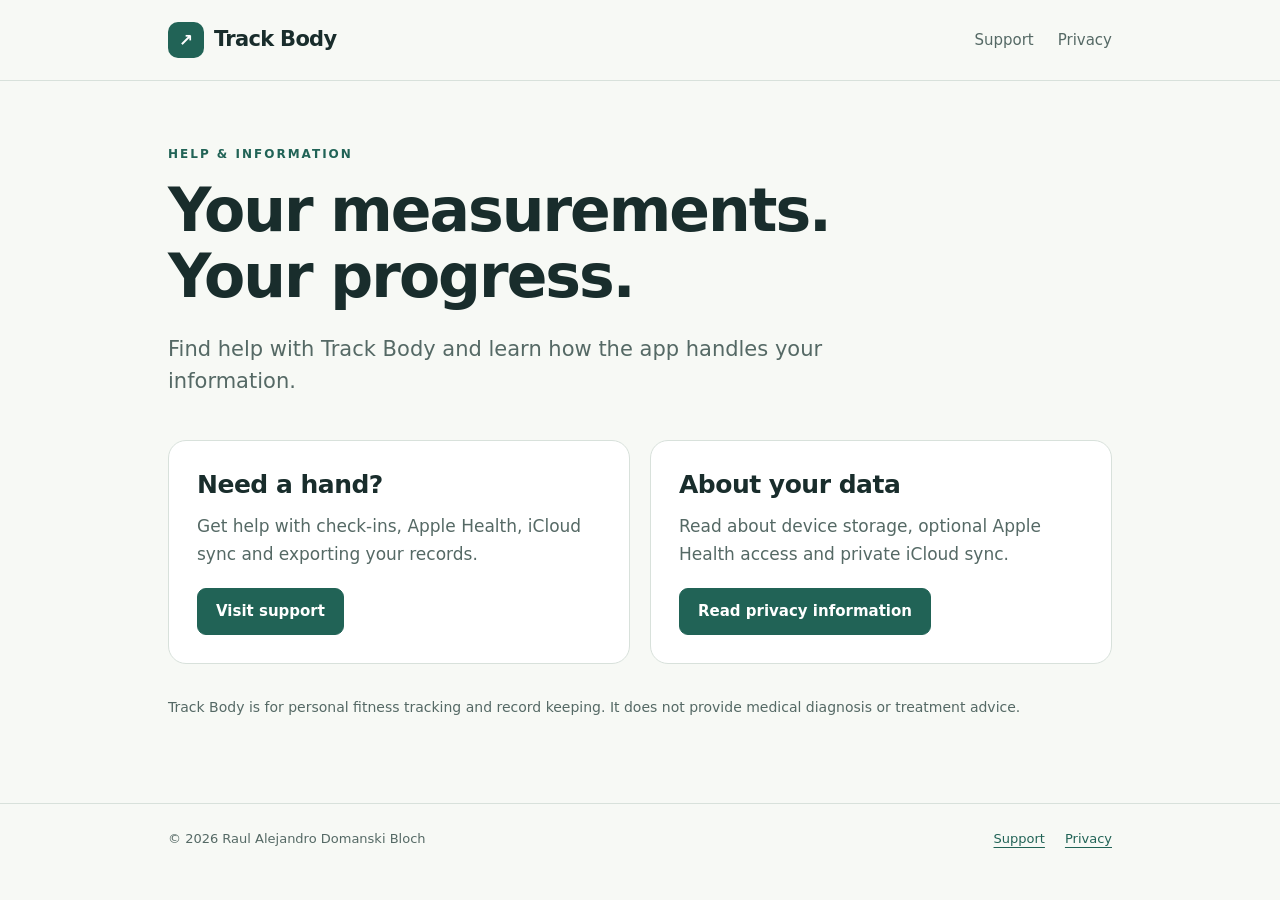
==== index.html @ dbf64913 "Add Track Body support pages and privacy draft" ====
<!doctype html>
<html lang="en">
<head><meta charset="utf-8"><meta name="viewport" content="width=device-width, initial-scale=1"><meta name="description" content="Support and privacy information for Track Body, a personal body measurement tracker."><title>Track Body — Support &amp; Privacy</title><link rel="stylesheet" href="styles.css"></head>
<body>
<a class="skip" href="#main">Skip to content</a>
<header><div class="wrap header-inner"><a class="brand" href="./"><span aria-hidden="true">↗</span>Track Body</a><nav aria-label="Main navigation"><a href="support/">Support</a><a href="privacy/">Privacy</a></nav></div></header>
<main id="main" class="wrap"><p class="eyebrow">Help &amp; information</p><h1>Your measurements.<br>Your progress.</h1><p class="lead">Find help with Track Body and learn how the app handles your information.</p>
<div class="cards"><section class="card"><h2>Need a hand?</h2><p>Get help with check-ins, Apple Health, iCloud sync and exporting your records.</p><a class="button" href="support/">Visit support</a></section><section class="card"><h2>About your data</h2><p>Read about device storage, optional Apple Health access and private iCloud sync.</p><a class="button" href="privacy/">Read privacy information</a></section></div>
<p class="small" style="margin-top:32px">Track Body is for personal fitness tracking and record keeping. It does not provide medical diagnosis or treatment advice.</p></main>
<footer><div class="wrap footer-inner"><p>© 2026 Raul Alejandro Domanski Bloch</p><div class="footer-links"><a href="support/">Support</a><a href="privacy/">Privacy</a></div></div></footer>
</body></html>
---- styles.css ----
:root{color-scheme:light;--ink:#192d2c;--muted:#556965;--accent:#216356;--paper:#f7f9f5;--line:#d8e1db;--card:#fff}
*{box-sizing:border-box}body{margin:0;background:var(--paper);color:var(--ink);font-family:system-ui,-apple-system,BlinkMacSystemFont,"Segoe UI",sans-serif;font-size:17px;line-height:1.65}a{color:var(--accent);text-underline-offset:4px}a:hover{text-decoration-thickness:2px}a:focus-visible,summary:focus-visible{outline:3px solid var(--accent);outline-offset:5px}.skip{position:absolute;left:16px;top:-100px;padding:8px 16px;background:white}.skip:focus{top:12px;z-index:2}.wrap{max-width:1000px;margin:auto;padding:0 28px}header{border-bottom:1px solid var(--line)}.header-inner{display:flex;align-items:center;justify-content:space-between;gap:24px;padding-top:22px;padding-bottom:22px}.brand{font-size:21px;font-weight:750;letter-spacing:-.7px;color:var(--ink);text-decoration:none;white-space:nowrap}.brand span{display:inline-flex;align-items:center;justify-content:center;width:36px;height:36px;margin-right:10px;border-radius:10px;background:var(--accent);color:white;font-size:17px;letter-spacing:0}nav{display:flex;gap:24px;font-size:15px}nav a{text-decoration:none;color:var(--muted)}nav a[aria-current=page]{color:var(--accent);font-weight:700}main.wrap{padding-top:64px;padding-bottom:70px}.eyebrow{font-size:12px;font-weight:750;text-transform:uppercase;letter-spacing:2px;color:var(--accent);margin:0 0 12px}h1{font-size:clamp(36px,6vw,60px);line-height:1.1;letter-spacing:-2px;margin:0 0 24px;font-weight:720}h2{font-size:25px;line-height:1.25;letter-spacing:-.5px;margin:36px 0 14px}h3{font-size:19px;line-height:1.35;margin:0 0 10px}.lead{font-size:21px;line-height:1.55;color:var(--muted);max-width:700px;margin:0 0 32px}.cards{display:grid;grid-template-columns:1fr 1fr;gap:20px;margin-top:42px}.card{background:var(--card);border:1px solid var(--line);border-radius:18px;padding:28px}.card p{color:var(--muted);margin:0 0 20px}.card h2{margin:0 0 12px}.button{display:inline-block;background:var(--accent);border:1px solid var(--accent);border-radius:9px;color:white;padding:10px 18px;font-size:15px;font-weight:650;text-decoration:none}.button:hover{background:#174b40}.content{max-width:760px}.content p{margin:0 0 18px}.content li{margin-bottom:7px}.note{padding:20px 24px;border-left:3px solid var(--accent);background:#eaf1eb;border-radius:0 12px 12px 0;margin:26px 0}.note p:last-child{margin-bottom:0}.small{font-size:14px;color:var(--muted)}details{border-top:1px solid var(--line);padding:20px 0}details:last-of-type{border-bottom:1px solid var(--line)}summary{cursor:pointer;font-weight:650;line-height:1.4}details p{margin-top:16px!important;color:var(--muted)}footer{border-top:1px solid var(--line);font-size:13px;color:var(--muted)}.footer-inner{padding-top:24px;padding-bottom:28px;display:flex;justify-content:space-between;gap:20px}.footer-inner p{margin:0}.footer-links{display:flex;gap:20px}ul{padding-left:24px}.email{overflow-wrap:anywhere}@media(max-width:600px){.wrap{padding-left:20px;padding-right:20px}.header-inner{gap:14px}.brand{font-size:18px}.brand span{width:30px;height:30px;margin-right:6px}nav{gap:16px;font-size:14px}main.wrap{padding-top:42px;padding-bottom:48px}.lead{font-size:19px}.cards{grid-template-columns:1fr;margin-top:30px}.card{padding:24px}h1{letter-spacing:-1.3px}.footer-inner{flex-direction:column;gap:12px}}
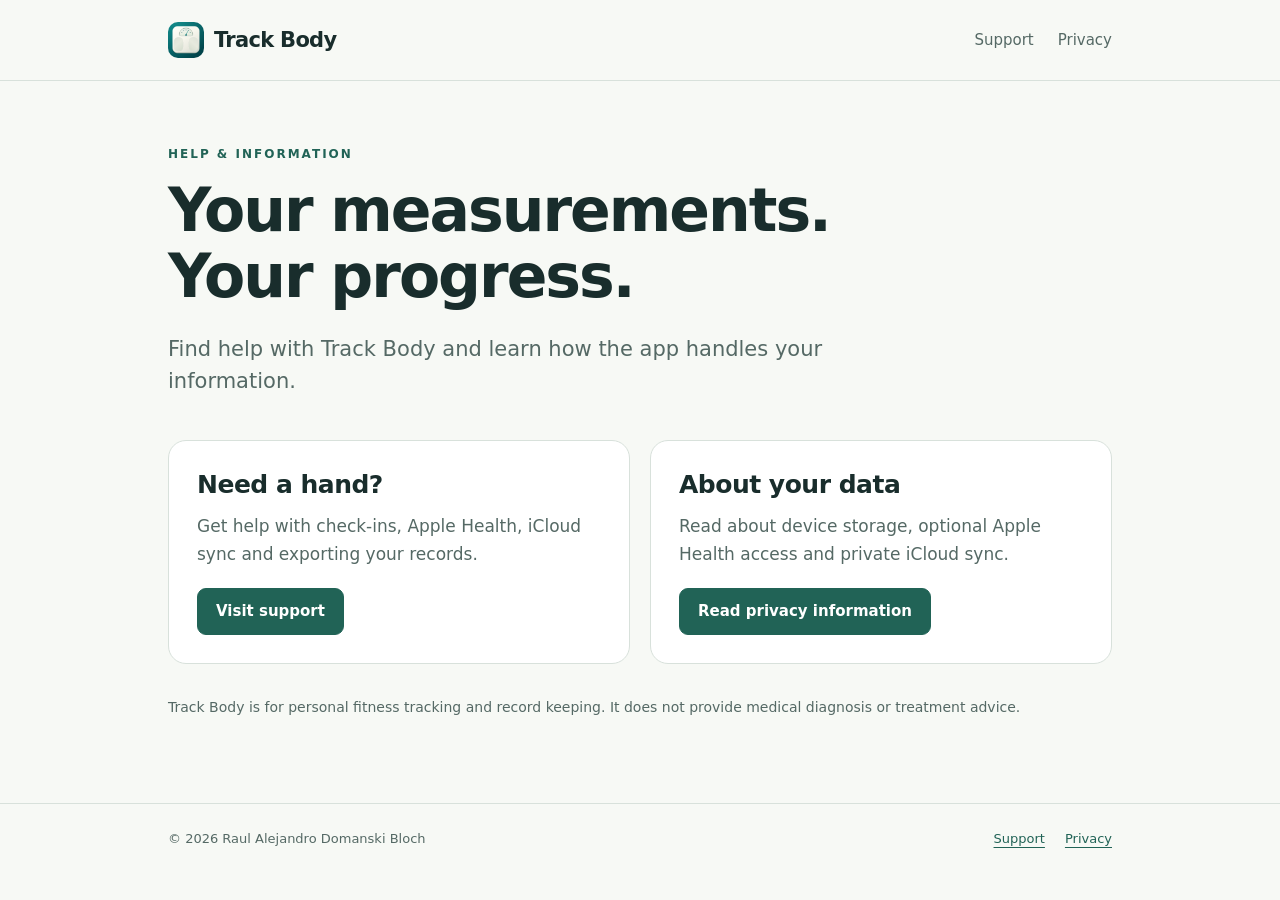
==== commit 09d8e723: "Use app icon and simplify privacy contact" ====
--- a/index.html
+++ b/index.html
@@ -1,9 +1,9 @@
 <!doctype html>
 <html lang="en">
-<head><meta charset="utf-8"><meta name="viewport" content="width=device-width, initial-scale=1"><meta name="description" content="Support and privacy information for Track Body, a personal body measurement tracker."><title>Track Body — Support &amp; Privacy</title><link rel="stylesheet" href="styles.css"></head>
+<head><meta charset="utf-8"><meta name="viewport" content="width=device-width, initial-scale=1"><meta name="description" content="Support and privacy information for Track Body, a personal body measurement tracker."><title>Track Body — Support &amp; Privacy</title><link rel="stylesheet" href="styles.css"><link rel="icon" type="image/png" href="assets/app-icon.png"></head>
 <body>
 <a class="skip" href="#main">Skip to content</a>
-<header><div class="wrap header-inner"><a class="brand" href="./"><span aria-hidden="true">↗</span>Track Body</a><nav aria-label="Main navigation"><a href="support/">Support</a><a href="privacy/">Privacy</a></nav></div></header>
+<header><div class="wrap header-inner"><a class="brand" href="./"><img src="assets/app-icon.png" alt="" width="36" height="36">Track Body</a><nav aria-label="Main navigation"><a href="support/">Support</a><a href="privacy/">Privacy</a></nav></div></header>
 <main id="main" class="wrap"><p class="eyebrow">Help &amp; information</p><h1>Your measurements.<br>Your progress.</h1><p class="lead">Find help with Track Body and learn how the app handles your information.</p>
 <div class="cards"><section class="card"><h2>Need a hand?</h2><p>Get help with check-ins, Apple Health, iCloud sync and exporting your records.</p><a class="button" href="support/">Visit support</a></section><section class="card"><h2>About your data</h2><p>Read about device storage, optional Apple Health access and private iCloud sync.</p><a class="button" href="privacy/">Read privacy information</a></section></div>
 <p class="small" style="margin-top:32px">Track Body is for personal fitness tracking and record keeping. It does not provide medical diagnosis or treatment advice.</p></main>
--- a/styles.css
+++ b/styles.css
@@ -1,2 +1,2 @@
 :root{color-scheme:light;--ink:#192d2c;--muted:#556965;--accent:#216356;--paper:#f7f9f5;--line:#d8e1db;--card:#fff}
-*{box-sizing:border-box}body{margin:0;background:var(--paper);color:var(--ink);font-family:system-ui,-apple-system,BlinkMacSystemFont,"Segoe UI",sans-serif;font-size:17px;line-height:1.65}a{color:var(--accent);text-underline-offset:4px}a:hover{text-decoration-thickness:2px}a:focus-visible,summary:focus-visible{outline:3px solid var(--accent);outline-offset:5px}.skip{position:absolute;left:16px;top:-100px;padding:8px 16px;background:white}.skip:focus{top:12px;z-index:2}.wrap{max-width:1000px;margin:auto;padding:0 28px}header{border-bottom:1px solid var(--line)}.header-inner{display:flex;align-items:center;justify-content:space-between;gap:24px;padding-top:22px;padding-bottom:22px}.brand{font-size:21px;font-weight:750;letter-spacing:-.7px;color:var(--ink);text-decoration:none;white-space:nowrap}.brand span{display:inline-flex;align-items:center;justify-content:center;width:36px;height:36px;margin-right:10px;border-radius:10px;background:var(--accent);color:white;font-size:17px;letter-spacing:0}nav{display:flex;gap:24px;font-size:15px}nav a{text-decoration:none;color:var(--muted)}nav a[aria-current=page]{color:var(--accent);font-weight:700}main.wrap{padding-top:64px;padding-bottom:70px}.eyebrow{font-size:12px;font-weight:750;text-transform:uppercase;letter-spacing:2px;color:var(--accent);margin:0 0 12px}h1{font-size:clamp(36px,6vw,60px);line-height:1.1;letter-spacing:-2px;margin:0 0 24px;font-weight:720}h2{font-size:25px;line-height:1.25;letter-spacing:-.5px;margin:36px 0 14px}h3{font-size:19px;line-height:1.35;margin:0 0 10px}.lead{font-size:21px;line-height:1.55;color:var(--muted);max-width:700px;margin:0 0 32px}.cards{display:grid;grid-template-columns:1fr 1fr;gap:20px;margin-top:42px}.card{background:var(--card);border:1px solid var(--line);border-radius:18px;padding:28px}.card p{color:var(--muted);margin:0 0 20px}.card h2{margin:0 0 12px}.button{display:inline-block;background:var(--accent);border:1px solid var(--accent);border-radius:9px;color:white;padding:10px 18px;font-size:15px;font-weight:650;text-decoration:none}.button:hover{background:#174b40}.content{max-width:760px}.content p{margin:0 0 18px}.content li{margin-bottom:7px}.note{padding:20px 24px;border-left:3px solid var(--accent);background:#eaf1eb;border-radius:0 12px 12px 0;margin:26px 0}.note p:last-child{margin-bottom:0}.small{font-size:14px;color:var(--muted)}details{border-top:1px solid var(--line);padding:20px 0}details:last-of-type{border-bottom:1px solid var(--line)}summary{cursor:pointer;font-weight:650;line-height:1.4}details p{margin-top:16px!important;color:var(--muted)}footer{border-top:1px solid var(--line);font-size:13px;color:var(--muted)}.footer-inner{padding-top:24px;padding-bottom:28px;display:flex;justify-content:space-between;gap:20px}.footer-inner p{margin:0}.footer-links{display:flex;gap:20px}ul{padding-left:24px}.email{overflow-wrap:anywhere}@media(max-width:600px){.wrap{padding-left:20px;padding-right:20px}.header-inner{gap:14px}.brand{font-size:18px}.brand span{width:30px;height:30px;margin-right:6px}nav{gap:16px;font-size:14px}main.wrap{padding-top:42px;padding-bottom:48px}.lead{font-size:19px}.cards{grid-template-columns:1fr;margin-top:30px}.card{padding:24px}h1{letter-spacing:-1.3px}.footer-inner{flex-direction:column;gap:12px}}
+*{box-sizing:border-box}body{margin:0;background:var(--paper);color:var(--ink);font-family:system-ui,-apple-system,BlinkMacSystemFont,"Segoe UI",sans-serif;font-size:17px;line-height:1.65}a{color:var(--accent);text-underline-offset:4px}a:hover{text-decoration-thickness:2px}a:focus-visible,summary:focus-visible{outline:3px solid var(--accent);outline-offset:5px}.skip{position:absolute;left:16px;top:-100px;padding:8px 16px;background:white}.skip:focus{top:12px;z-index:2}.wrap{max-width:1000px;margin:auto;padding:0 28px}header{border-bottom:1px solid var(--line)}.header-inner{display:flex;align-items:center;justify-content:space-between;gap:24px;padding-top:22px;padding-bottom:22px}.brand{display:inline-flex;align-items:center;font-size:21px;font-weight:750;letter-spacing:-.7px;color:var(--ink);text-decoration:none;white-space:nowrap}.brand img{width:36px;height:36px;margin-right:10px;border-radius:10px;object-fit:cover}nav{display:flex;gap:24px;font-size:15px}nav a{text-decoration:none;color:var(--muted)}nav a[aria-current=page]{color:var(--accent);font-weight:700}main.wrap{padding-top:64px;padding-bottom:70px}.eyebrow{font-size:12px;font-weight:750;text-transform:uppercase;letter-spacing:2px;color:var(--accent);margin:0 0 12px}h1{font-size:clamp(36px,6vw,60px);line-height:1.1;letter-spacing:-2px;margin:0 0 24px;font-weight:720}h2{font-size:25px;line-height:1.25;letter-spacing:-.5px;margin:36px 0 14px}h3{font-size:19px;line-height:1.35;margin:0 0 10px}.lead{font-size:21px;line-height:1.55;color:var(--muted);max-width:700px;margin:0 0 32px}.cards{display:grid;grid-template-columns:1fr 1fr;gap:20px;margin-top:42px}.card{background:var(--card);border:1px solid var(--line);border-radius:18px;padding:28px}.card p{color:var(--muted);margin:0 0 20px}.card h2{margin:0 0 12px}.button{display:inline-block;background:var(--accent);border:1px solid var(--accent);border-radius:9px;color:white;padding:10px 18px;font-size:15px;font-weight:650;text-decoration:none}.button:hover{background:#174b40}.content{max-width:760px}.content p{margin:0 0 18px}.content li{margin-bottom:7px}.note{padding:20px 24px;border-left:3px solid var(--accent);background:#eaf1eb;border-radius:0 12px 12px 0;margin:26px 0}.note p:last-child{margin-bottom:0}.small{font-size:14px;color:var(--muted)}details{border-top:1px solid var(--line);padding:20px 0}details:last-of-type{border-bottom:1px solid var(--line)}summary{cursor:pointer;font-weight:650;line-height:1.4}details p{margin-top:16px!important;color:var(--muted)}footer{border-top:1px solid var(--line);font-size:13px;color:var(--muted)}.footer-inner{padding-top:24px;padding-bottom:28px;display:flex;justify-content:space-between;gap:20px}.footer-inner p{margin:0}.footer-links{display:flex;gap:20px}ul{padding-left:24px}.email{overflow-wrap:anywhere}@media(max-width:600px){.wrap{padding-left:20px;padding-right:20px}.header-inner{gap:14px}.brand{font-size:18px}.brand img{width:30px;height:30px;margin-right:6px}nav{gap:16px;font-size:14px}main.wrap{padding-top:42px;padding-bottom:48px}.lead{font-size:19px}.cards{grid-template-columns:1fr;margin-top:30px}.card{padding:24px}h1{letter-spacing:-1.3px}.footer-inner{flex-direction:column;gap:12px}}
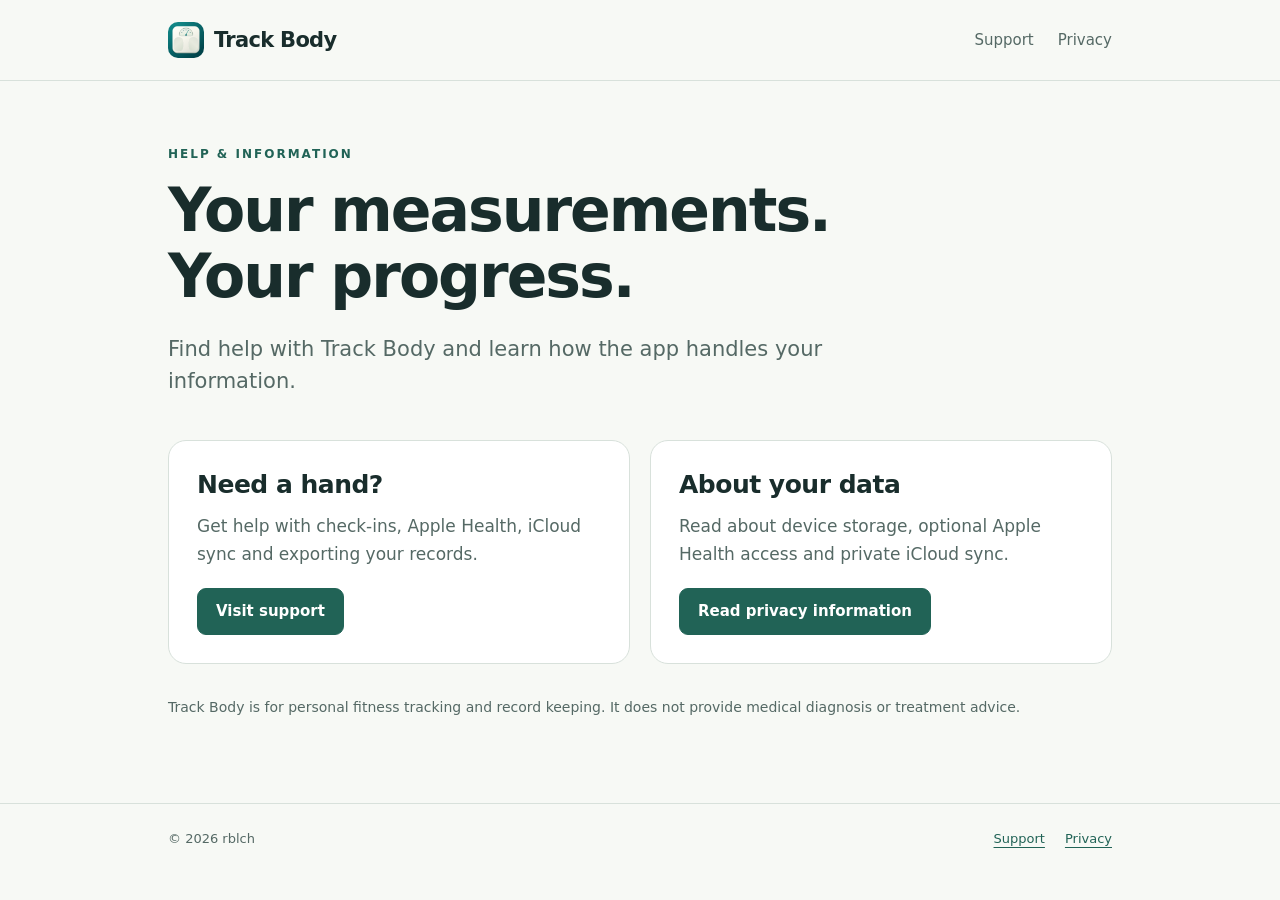
==== commit 8809c7bc: "Use rblch in website copyright footers" ====
--- a/index.html
+++ b/index.html
@@ -7,5 +7,5 @@
 <main id="main" class="wrap"><p class="eyebrow">Help &amp; information</p><h1>Your measurements.<br>Your progress.</h1><p class="lead">Find help with Track Body and learn how the app handles your information.</p>
 <div class="cards"><section class="card"><h2>Need a hand?</h2><p>Get help with check-ins, Apple Health, iCloud sync and exporting your records.</p><a class="button" href="support/">Visit support</a></section><section class="card"><h2>About your data</h2><p>Read about device storage, optional Apple Health access and private iCloud sync.</p><a class="button" href="privacy/">Read privacy information</a></section></div>
 <p class="small" style="margin-top:32px">Track Body is for personal fitness tracking and record keeping. It does not provide medical diagnosis or treatment advice.</p></main>
-<footer><div class="wrap footer-inner"><p>© 2026 Raul Alejandro Domanski Bloch</p><div class="footer-links"><a href="support/">Support</a><a href="privacy/">Privacy</a></div></div></footer>
+<footer><div class="wrap footer-inner"><p>© 2026 rblch</p><div class="footer-links"><a href="support/">Support</a><a href="privacy/">Privacy</a></div></div></footer>
 </body></html>
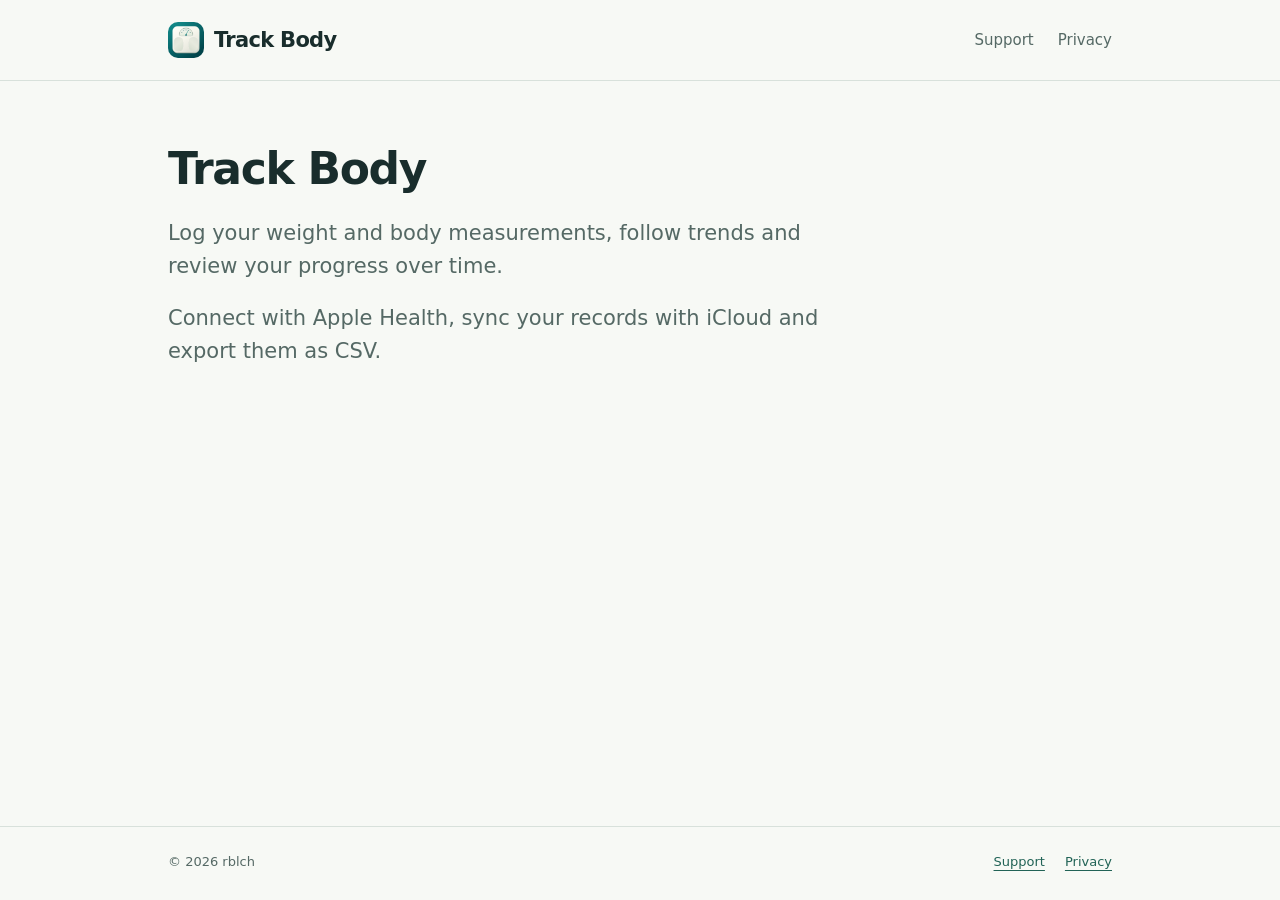
==== commit 19ce79d9: "Simplify landing page to a brief app description" ====
--- a/index.html
+++ b/index.html
@@ -1,11 +1,9 @@
 <!doctype html>
 <html lang="en">
-<head><meta charset="utf-8"><meta name="viewport" content="width=device-width, initial-scale=1"><meta name="description" content="Support and privacy information for Track Body, a personal body measurement tracker."><title>Track Body — Support &amp; Privacy</title><link rel="stylesheet" href="styles.css"><link rel="icon" type="image/png" href="assets/app-icon.png"></head>
-<body>
+<head><meta charset="utf-8"><meta name="viewport" content="width=device-width, initial-scale=1"><meta name="description" content="Track your weight and body measurements, follow trends and review your progress with Track Body."><title>Track Body</title><link rel="stylesheet" href="styles.css"><link rel="icon" type="image/png" href="assets/app-icon.png"></head>
+<body class="landing">
 <a class="skip" href="#main">Skip to content</a>
 <header><div class="wrap header-inner"><a class="brand" href="./"><img src="assets/app-icon.png" alt="" width="36" height="36">Track Body</a><nav aria-label="Main navigation"><a href="support/">Support</a><a href="privacy/">Privacy</a></nav></div></header>
-<main id="main" class="wrap"><p class="eyebrow">Help &amp; information</p><h1>Your measurements.<br>Your progress.</h1><p class="lead">Find help with Track Body and learn how the app handles your information.</p>
-<div class="cards"><section class="card"><h2>Need a hand?</h2><p>Get help with check-ins, Apple Health, iCloud sync and exporting your records.</p><a class="button" href="support/">Visit support</a></section><section class="card"><h2>About your data</h2><p>Read about device storage, optional Apple Health access and private iCloud sync.</p><a class="button" href="privacy/">Read privacy information</a></section></div>
-<p class="small" style="margin-top:32px">Track Body is for personal fitness tracking and record keeping. It does not provide medical diagnosis or treatment advice.</p></main>
+<main id="main" class="wrap"><div class="landing-copy"><h1>Track Body</h1><p class="lead">Log your weight and body measurements, follow trends and review your progress over time.</p><p class="lead">Connect with Apple Health, sync your records with iCloud and export them as CSV.</p></div></main>
 <footer><div class="wrap footer-inner"><p>© 2026 rblch</p><div class="footer-links"><a href="support/">Support</a><a href="privacy/">Privacy</a></div></div></footer>
 </body></html>
--- a/styles.css
+++ b/styles.css
@@ -1,2 +1,4 @@
 :root{color-scheme:light;--ink:#192d2c;--muted:#556965;--accent:#216356;--paper:#f7f9f5;--line:#d8e1db;--card:#fff}
 *{box-sizing:border-box}body{margin:0;background:var(--paper);color:var(--ink);font-family:system-ui,-apple-system,BlinkMacSystemFont,"Segoe UI",sans-serif;font-size:17px;line-height:1.65}a{color:var(--accent);text-underline-offset:4px}a:hover{text-decoration-thickness:2px}a:focus-visible,summary:focus-visible{outline:3px solid var(--accent);outline-offset:5px}.skip{position:absolute;left:16px;top:-100px;padding:8px 16px;background:white}.skip:focus{top:12px;z-index:2}.wrap{max-width:1000px;margin:auto;padding:0 28px}header{border-bottom:1px solid var(--line)}.header-inner{display:flex;align-items:center;justify-content:space-between;gap:24px;padding-top:22px;padding-bottom:22px}.brand{display:inline-flex;align-items:center;font-size:21px;font-weight:750;letter-spacing:-.7px;color:var(--ink);text-decoration:none;white-space:nowrap}.brand img{width:36px;height:36px;margin-right:10px;border-radius:10px;object-fit:cover}nav{display:flex;gap:24px;font-size:15px}nav a{text-decoration:none;color:var(--muted)}nav a[aria-current=page]{color:var(--accent);font-weight:700}main.wrap{padding-top:64px;padding-bottom:70px}.eyebrow{font-size:12px;font-weight:750;text-transform:uppercase;letter-spacing:2px;color:var(--accent);margin:0 0 12px}h1{font-size:clamp(36px,6vw,60px);line-height:1.1;letter-spacing:-2px;margin:0 0 24px;font-weight:720}h2{font-size:25px;line-height:1.25;letter-spacing:-.5px;margin:36px 0 14px}h3{font-size:19px;line-height:1.35;margin:0 0 10px}.lead{font-size:21px;line-height:1.55;color:var(--muted);max-width:700px;margin:0 0 32px}.cards{display:grid;grid-template-columns:1fr 1fr;gap:20px;margin-top:42px}.card{background:var(--card);border:1px solid var(--line);border-radius:18px;padding:28px}.card p{color:var(--muted);margin:0 0 20px}.card h2{margin:0 0 12px}.button{display:inline-block;background:var(--accent);border:1px solid var(--accent);border-radius:9px;color:white;padding:10px 18px;font-size:15px;font-weight:650;text-decoration:none}.button:hover{background:#174b40}.content{max-width:760px}.content p{margin:0 0 18px}.content li{margin-bottom:7px}.note{padding:20px 24px;border-left:3px solid var(--accent);background:#eaf1eb;border-radius:0 12px 12px 0;margin:26px 0}.note p:last-child{margin-bottom:0}.small{font-size:14px;color:var(--muted)}details{border-top:1px solid var(--line);padding:20px 0}details:last-of-type{border-bottom:1px solid var(--line)}summary{cursor:pointer;font-weight:650;line-height:1.4}details p{margin-top:16px!important;color:var(--muted)}footer{border-top:1px solid var(--line);font-size:13px;color:var(--muted)}.footer-inner{padding-top:24px;padding-bottom:28px;display:flex;justify-content:space-between;gap:20px}.footer-inner p{margin:0}.footer-links{display:flex;gap:20px}ul{padding-left:24px}.email{overflow-wrap:anywhere}@media(max-width:600px){.wrap{padding-left:20px;padding-right:20px}.header-inner{gap:14px}.brand{font-size:18px}.brand img{width:30px;height:30px;margin-right:6px}nav{gap:16px;font-size:14px}main.wrap{padding-top:42px;padding-bottom:48px}.lead{font-size:19px}.cards{grid-template-columns:1fr;margin-top:30px}.card{padding:24px}h1{letter-spacing:-1.3px}.footer-inner{flex-direction:column;gap:12px}}
+
+body.landing{min-height:100vh;min-height:100svh;display:flex;flex-direction:column}.landing main.wrap{width:100%;flex:1}.landing-copy{max-width:660px}.landing h1{font-size:clamp(34px,5vw,44px);letter-spacing:-1.3px}.landing .lead{margin-bottom:20px}.landing .lead:last-child{margin-bottom:0}.landing .footer-inner{flex-direction:row;align-items:center}.landing .footer-links{margin-left:auto}
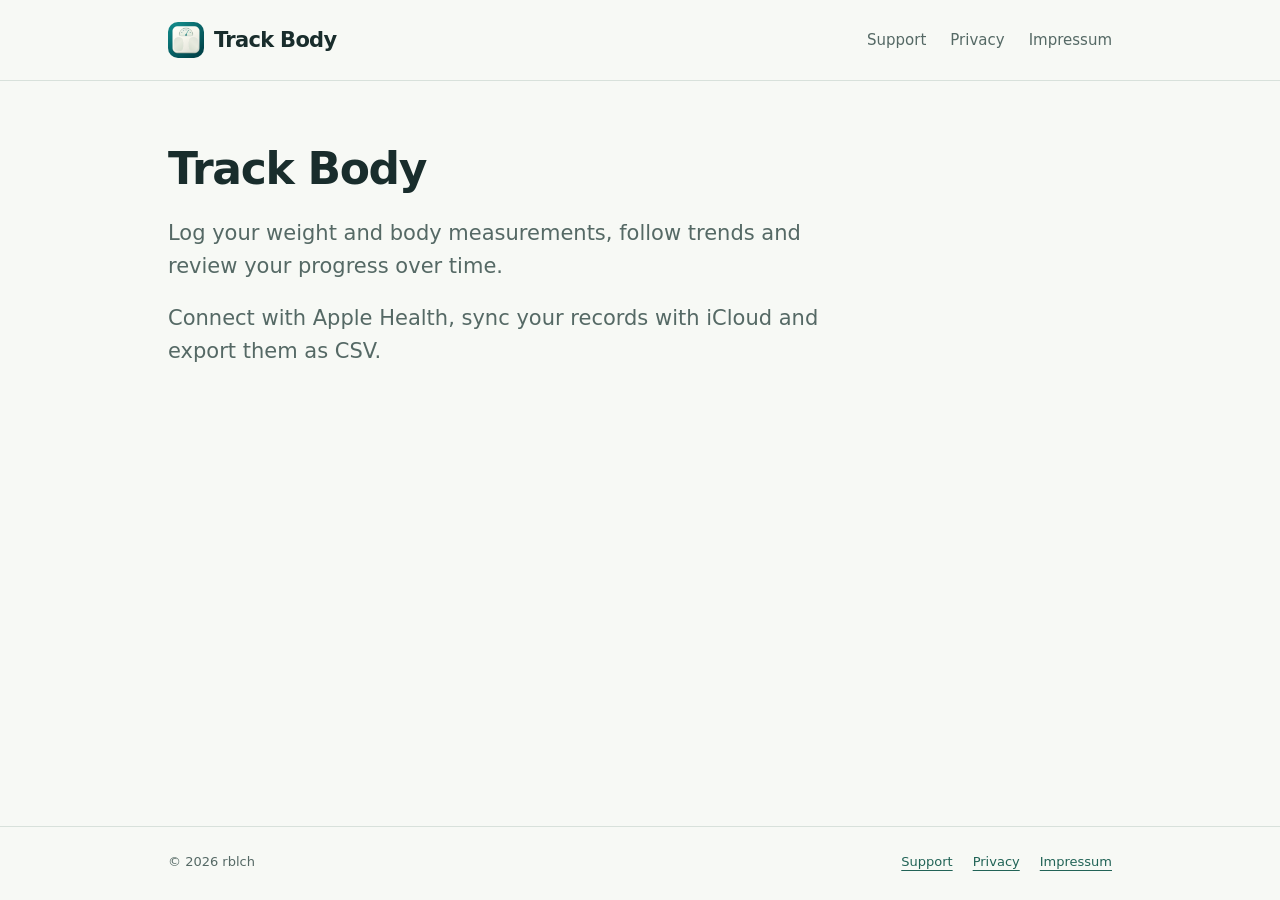
==== commit 88dc30a0: "Link to Impressum from index.html" ====
--- a/index.html
+++ b/index.html
@@ -1,9 +1,9 @@
 <!doctype html>
 <html lang="en">
-<head><meta charset="utf-8"><meta name="viewport" content="width=device-width, initial-scale=1"><meta name="description" content="Track your weight and body measurements, follow trends and review your progress with Track Body."><title>Track Body</title><link rel="stylesheet" href="styles.css"><link rel="icon" type="image/png" href="assets/app-icon.png"></head>
+<head><meta charset="utf-8"><meta name="viewport" content="width=device-width, initial-scale=1"><meta name="description" content="Track your weight and body measurements, follow trends and review your progress with Track Body."><title>Track Body</title><link rel="stylesheet" href="styles.css?v=impressum-1"><link rel="icon" type="image/png" href="assets/app-icon.png"></head>
 <body class="landing">
 <a class="skip" href="#main">Skip to content</a>
-<header><div class="wrap header-inner"><a class="brand" href="./"><img src="assets/app-icon.png" alt="" width="36" height="36">Track Body</a><nav aria-label="Main navigation"><a href="support/">Support</a><a href="privacy/">Privacy</a></nav></div></header>
+<header><div class="wrap header-inner"><a class="brand" href="./"><img src="assets/app-icon.png" alt="" width="36" height="36">Track Body</a><nav aria-label="Main navigation"><a href="support/">Support</a><a href="privacy/">Privacy</a><a href="impressum/">Impressum</a></nav></div></header>
 <main id="main" class="wrap"><div class="landing-copy"><h1>Track Body</h1><p class="lead">Log your weight and body measurements, follow trends and review your progress over time.</p><p class="lead">Connect with Apple Health, sync your records with iCloud and export them as CSV.</p></div></main>
-<footer><div class="wrap footer-inner"><p>© 2026 rblch</p><div class="footer-links"><a href="support/">Support</a><a href="privacy/">Privacy</a></div></div></footer>
+<footer><div class="wrap footer-inner"><p>© 2026 rblch</p><div class="footer-links"><a href="support/">Support</a><a href="privacy/">Privacy</a><a href="impressum/">Impressum</a></div></div></footer>
 </body></html>
--- a/styles.css
+++ b/styles.css
@@ -2,3 +2,5 @@
 *{box-sizing:border-box}body{margin:0;background:var(--paper);color:var(--ink);font-family:system-ui,-apple-system,BlinkMacSystemFont,"Segoe UI",sans-serif;font-size:17px;line-height:1.65}a{color:var(--accent);text-underline-offset:4px}a:hover{text-decoration-thickness:2px}a:focus-visible,summary:focus-visible{outline:3px solid var(--accent);outline-offset:5px}.skip{position:absolute;left:16px;top:-100px;padding:8px 16px;background:white}.skip:focus{top:12px;z-index:2}.wrap{max-width:1000px;margin:auto;padding:0 28px}header{border-bottom:1px solid var(--line)}.header-inner{display:flex;align-items:center;justify-content:space-between;gap:24px;padding-top:22px;padding-bottom:22px}.brand{display:inline-flex;align-items:center;font-size:21px;font-weight:750;letter-spacing:-.7px;color:var(--ink);text-decoration:none;white-space:nowrap}.brand img{width:36px;height:36px;margin-right:10px;border-radius:10px;object-fit:cover}nav{display:flex;gap:24px;font-size:15px}nav a{text-decoration:none;color:var(--muted)}nav a[aria-current=page]{color:var(--accent);font-weight:700}main.wrap{padding-top:64px;padding-bottom:70px}.eyebrow{font-size:12px;font-weight:750;text-transform:uppercase;letter-spacing:2px;color:var(--accent);margin:0 0 12px}h1{font-size:clamp(36px,6vw,60px);line-height:1.1;letter-spacing:-2px;margin:0 0 24px;font-weight:720}h2{font-size:25px;line-height:1.25;letter-spacing:-.5px;margin:36px 0 14px}h3{font-size:19px;line-height:1.35;margin:0 0 10px}.lead{font-size:21px;line-height:1.55;color:var(--muted);max-width:700px;margin:0 0 32px}.cards{display:grid;grid-template-columns:1fr 1fr;gap:20px;margin-top:42px}.card{background:var(--card);border:1px solid var(--line);border-radius:18px;padding:28px}.card p{color:var(--muted);margin:0 0 20px}.card h2{margin:0 0 12px}.button{display:inline-block;background:var(--accent);border:1px solid var(--accent);border-radius:9px;color:white;padding:10px 18px;font-size:15px;font-weight:650;text-decoration:none}.button:hover{background:#174b40}.content{max-width:760px}.content p{margin:0 0 18px}.content li{margin-bottom:7px}.note{padding:20px 24px;border-left:3px solid var(--accent);background:#eaf1eb;border-radius:0 12px 12px 0;margin:26px 0}.note p:last-child{margin-bottom:0}.small{font-size:14px;color:var(--muted)}details{border-top:1px solid var(--line);padding:20px 0}details:last-of-type{border-bottom:1px solid var(--line)}summary{cursor:pointer;font-weight:650;line-height:1.4}details p{margin-top:16px!important;color:var(--muted)}footer{border-top:1px solid var(--line);font-size:13px;color:var(--muted)}.footer-inner{padding-top:24px;padding-bottom:28px;display:flex;justify-content:space-between;gap:20px}.footer-inner p{margin:0}.footer-links{display:flex;gap:20px}ul{padding-left:24px}.email{overflow-wrap:anywhere}@media(max-width:600px){.wrap{padding-left:20px;padding-right:20px}.header-inner{gap:14px}.brand{font-size:18px}.brand img{width:30px;height:30px;margin-right:6px}nav{gap:16px;font-size:14px}main.wrap{padding-top:42px;padding-bottom:48px}.lead{font-size:19px}.cards{grid-template-columns:1fr;margin-top:30px}.card{padding:24px}h1{letter-spacing:-1.3px}.footer-inner{flex-direction:column;gap:12px}}
 
 body.landing{min-height:100vh;min-height:100svh;display:flex;flex-direction:column}.landing main.wrap{width:100%;flex:1}.landing-copy{max-width:660px}.landing h1{font-size:clamp(34px,5vw,44px);letter-spacing:-1.3px}.landing .lead{margin-bottom:20px}.landing .lead:last-child{margin-bottom:0}.landing .footer-inner{flex-direction:row;align-items:center}.landing .footer-links{margin-left:auto}
+
+nav,.footer-links{flex-wrap:wrap;justify-content:flex-end}.landing .footer-links{min-width:0;row-gap:6px}.landing .footer-inner>p{flex-shrink:0}
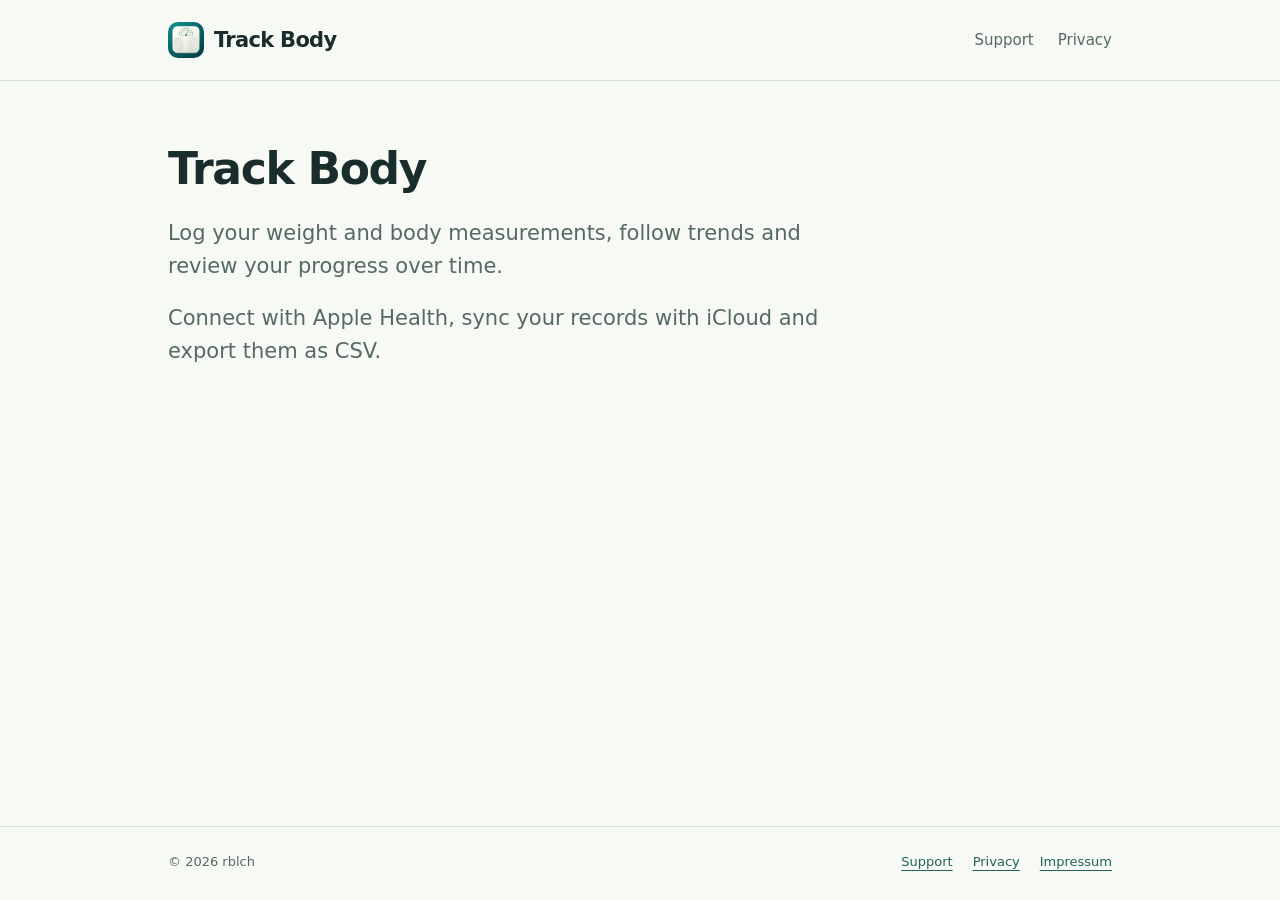
==== commit ad918774: "Keep Impressum link in footer only" ====
--- a/index.html
+++ b/index.html
@@ -3,7 +3,7 @@
 <head><meta charset="utf-8"><meta name="viewport" content="width=device-width, initial-scale=1"><meta name="description" content="Track your weight and body measurements, follow trends and review your progress with Track Body."><title>Track Body</title><link rel="stylesheet" href="styles.css?v=impressum-1"><link rel="icon" type="image/png" href="assets/app-icon.png"></head>
 <body class="landing">
 <a class="skip" href="#main">Skip to content</a>
-<header><div class="wrap header-inner"><a class="brand" href="./"><img src="assets/app-icon.png" alt="" width="36" height="36">Track Body</a><nav aria-label="Main navigation"><a href="support/">Support</a><a href="privacy/">Privacy</a><a href="impressum/">Impressum</a></nav></div></header>
+<header><div class="wrap header-inner"><a class="brand" href="./"><img src="assets/app-icon.png" alt="" width="36" height="36">Track Body</a><nav aria-label="Main navigation"><a href="support/">Support</a><a href="privacy/">Privacy</a></nav></div></header>
 <main id="main" class="wrap"><div class="landing-copy"><h1>Track Body</h1><p class="lead">Log your weight and body measurements, follow trends and review your progress over time.</p><p class="lead">Connect with Apple Health, sync your records with iCloud and export them as CSV.</p></div></main>
 <footer><div class="wrap footer-inner"><p>© 2026 rblch</p><div class="footer-links"><a href="support/">Support</a><a href="privacy/">Privacy</a><a href="impressum/">Impressum</a></div></div></footer>
 </body></html>
